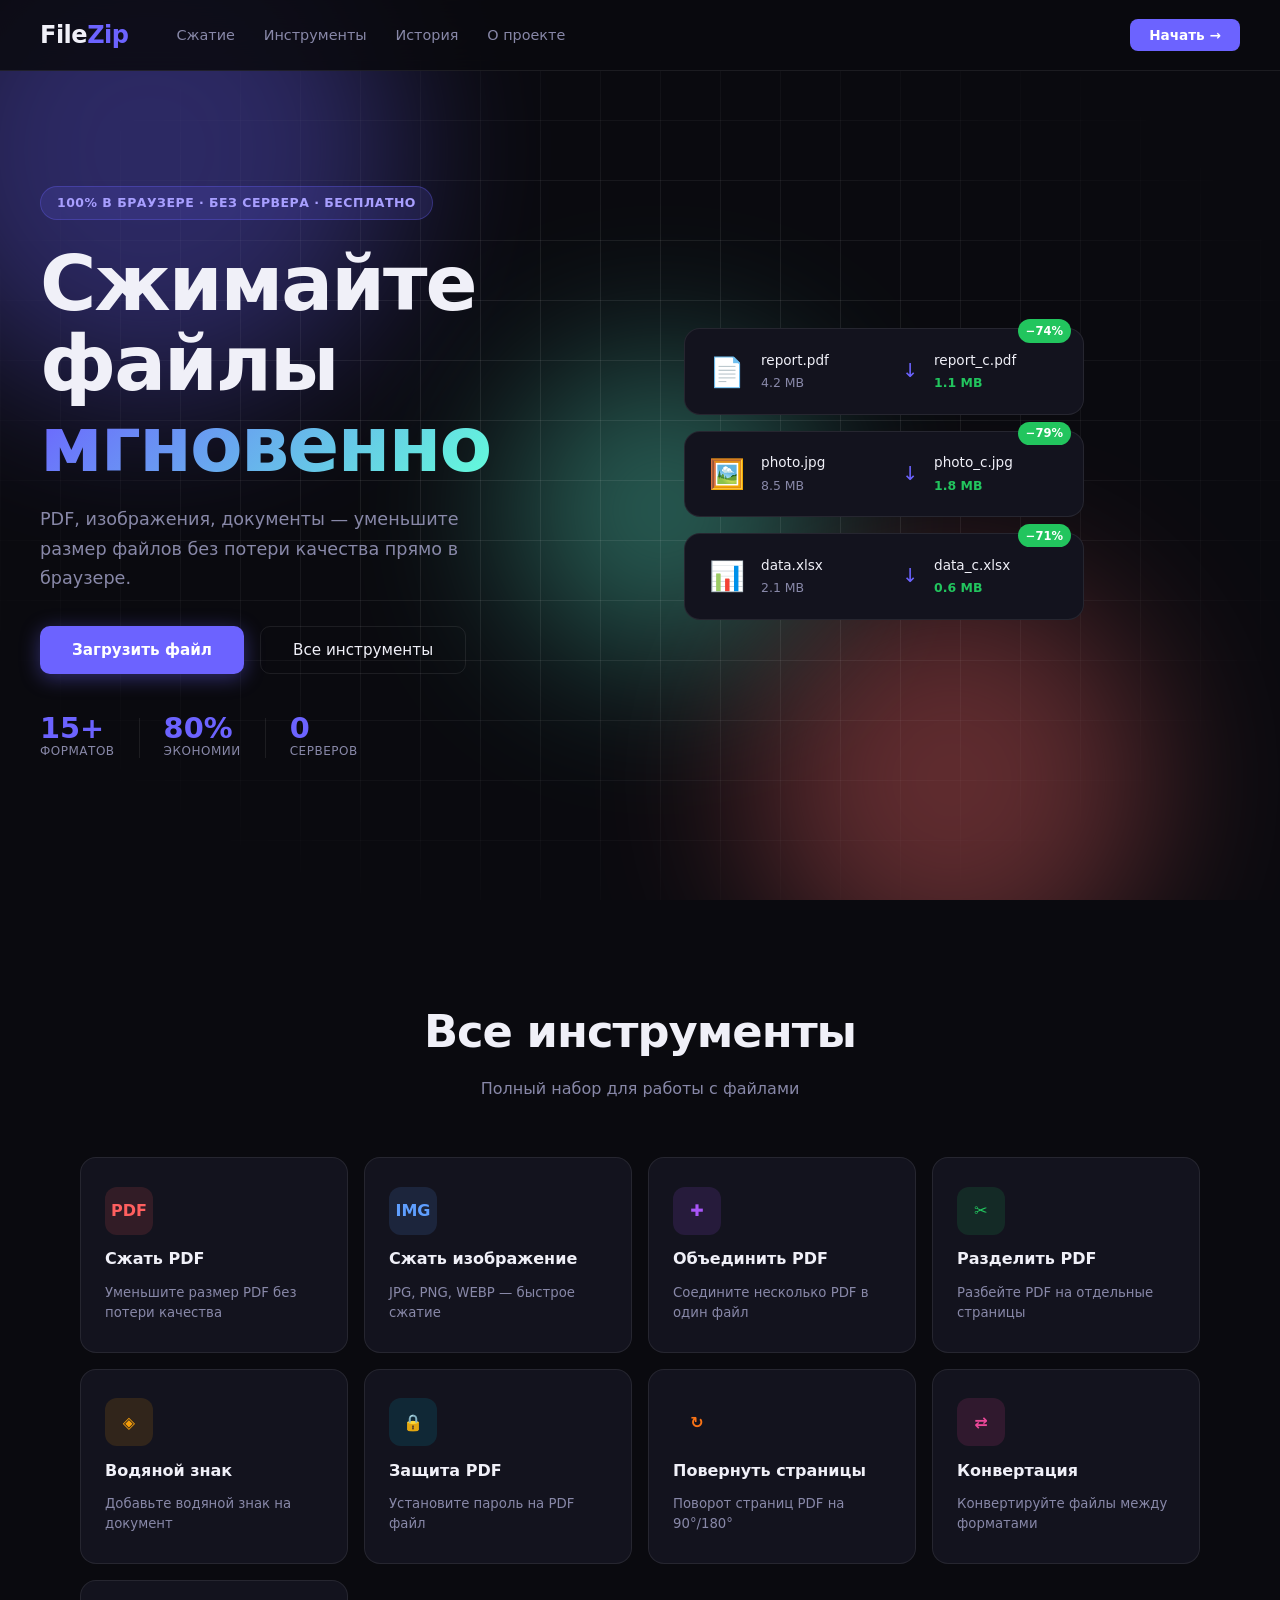
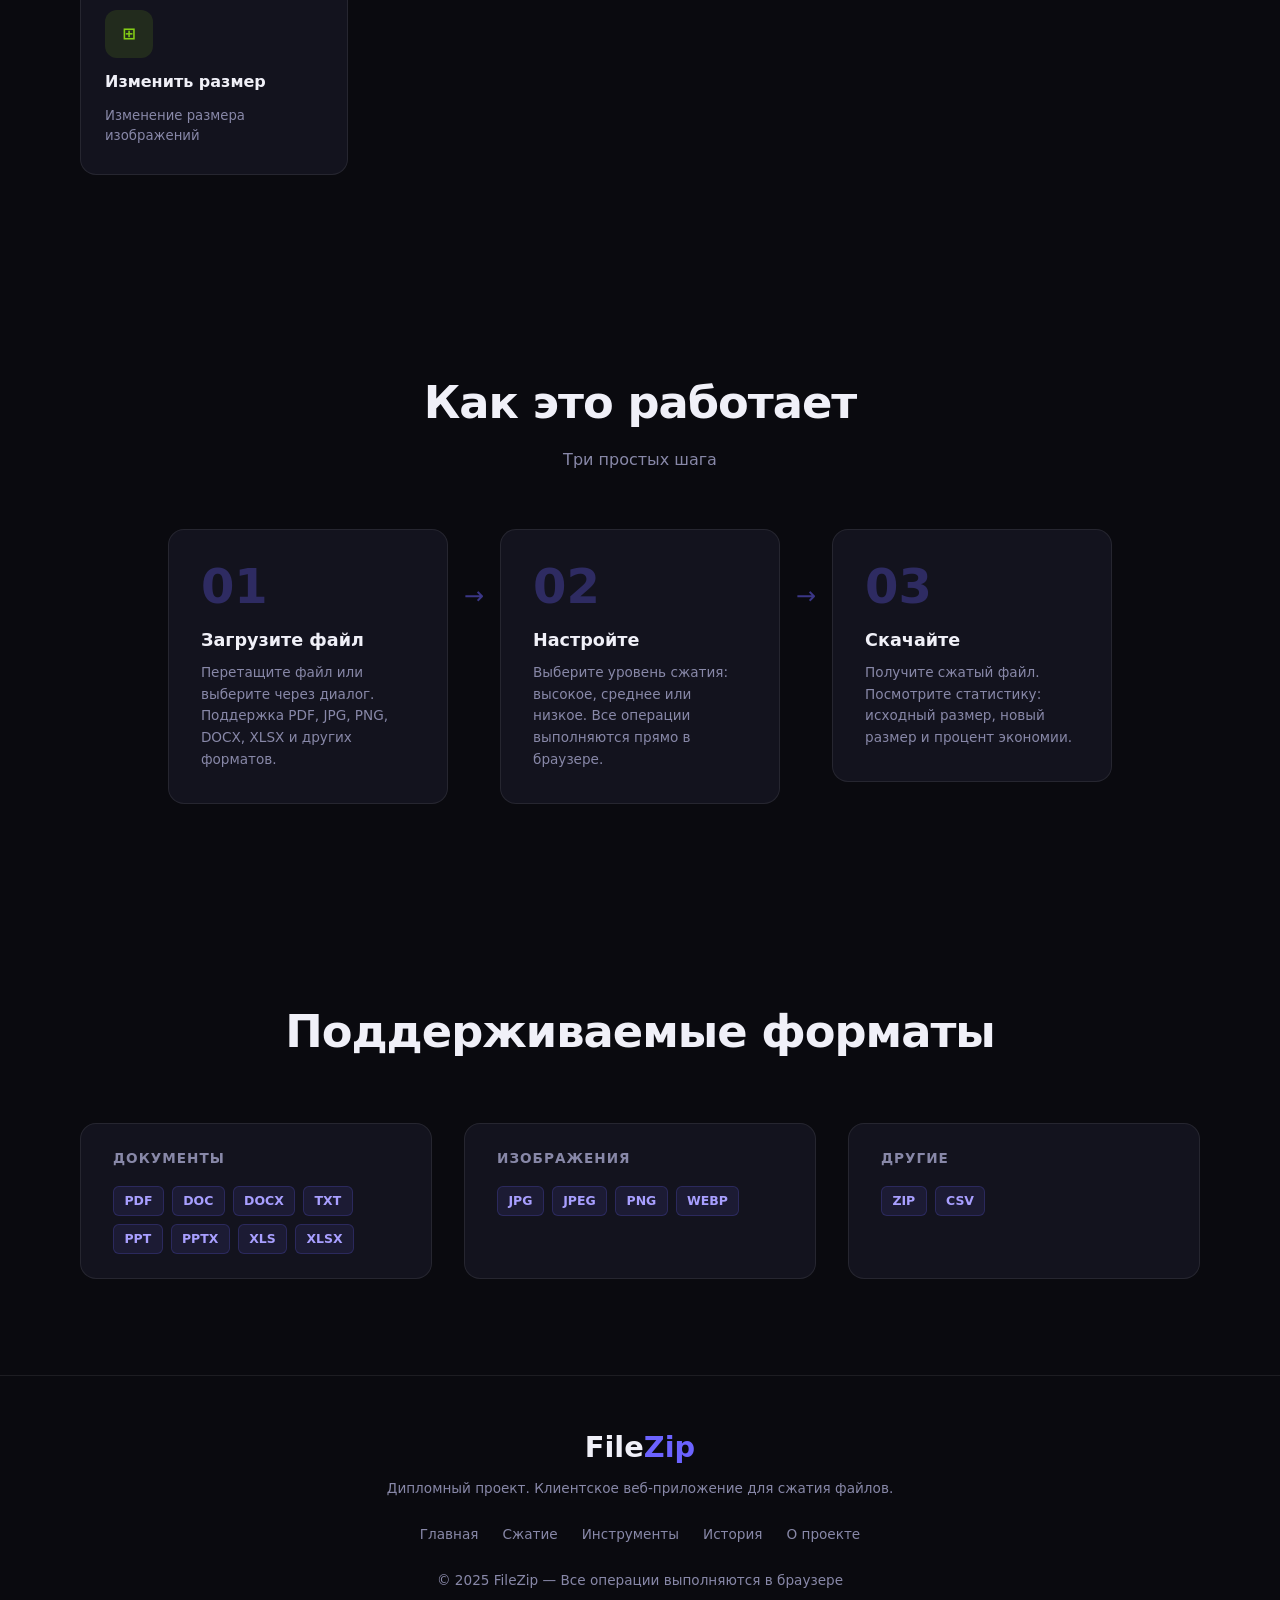
==== index.html @ 85ebc02a "Initial commit: FileZip app" ====
<!DOCTYPE html>
<html lang="ru">
<head>
  <meta charset="UTF-8">
  <meta name="viewport" content="width=device-width, initial-scale=1.0">
  <title>FileZip — Сжатие и оптимизация файлов</title>
  <link rel="stylesheet" href="css/style.css">
  <link rel="stylesheet" href="css/responsive.css">

</head>
<body>

<!-- NAV -->
<nav class="navbar">
  <a href="index.html" class="logo">File<span>Zip</span></a>
  <ul class="nav-links">
    <li><a href="compress.html">Сжатие</a></li>
    <li><a href="tools.html">Инструменты</a></li>
    <li><a href="history.html">История</a></li>
    <li><a href="about.html">О проекте</a></li>
  </ul>
  <button class="nav-cta" onclick="location.href='compress.html'">Начать →</button>
  <button class="burger" id="burger">☰</button>
</nav>

<!-- HERO -->
<section class="hero">
  <div class="hero-bg">
    <div class="blob b1"></div>
    <div class="blob b2"></div>
    <div class="blob b3"></div>
    <div class="grid-overlay"></div>
  </div>
  <div class="hero-content">
    <div class="hero-badge">100% в браузере · Без сервера · Бесплатно</div>
    <h1 class="hero-title">Сжимайте файлы<br><span class="accent">мгновенно</span></h1>
    <p class="hero-sub">PDF, изображения, документы — уменьшите размер файлов без потери качества прямо в браузере.</p>
    <div class="hero-actions">
      <button class="btn-primary" onclick="location.href='compress.html'">Загрузить файл</button>
      <button class="btn-ghost" onclick="location.href='tools.html'">Все инструменты</button>
    </div>
    <div class="hero-stats">
      <div class="stat"><span class="stat-num">15+</span><span class="stat-label">форматов</span></div>
      <div class="stat-divider"></div>
      <div class="stat"><span class="stat-num">80%</span><span class="stat-label">экономии</span></div>
      <div class="stat-divider"></div>
      <div class="stat"><span class="stat-num">0</span><span class="stat-label">серверов</span></div>
    </div>
  </div>
  <div class="hero-visual">
    <div class="file-card fc1">
      <div class="fc-icon">📄</div>
      <div class="fc-info"><span>report.pdf</span><span class="fc-size">4.2 MB</span></div>
      <div class="fc-arrow">↓</div>
      <div class="fc-info"><span>report_c.pdf</span><span class="fc-size fc-green">1.1 MB</span></div>
      <div class="fc-badge">−74%</div>
    </div>
    <div class="file-card fc2">
      <div class="fc-icon">🖼️</div>
      <div class="fc-info"><span>photo.jpg</span><span class="fc-size">8.5 MB</span></div>
      <div class="fc-arrow">↓</div>
      <div class="fc-info"><span>photo_c.jpg</span><span class="fc-size fc-green">1.8 MB</span></div>
      <div class="fc-badge">−79%</div>
    </div>
    <div class="file-card fc3">
      <div class="fc-icon">📊</div>
      <div class="fc-info"><span>data.xlsx</span><span class="fc-size">2.1 MB</span></div>
      <div class="fc-arrow">↓</div>
      <div class="fc-info"><span>data_c.xlsx</span><span class="fc-size fc-green">0.6 MB</span></div>
      <div class="fc-badge">−71%</div>
    </div>
  </div>
</section>

<!-- TOOLS GRID -->
<section class="tools-section">
  <div class="section-header">
    <h2>Все инструменты</h2>
    <p>Полный набор для работы с файлами</p>
  </div>
  <div class="tools-grid">
    <a href="compress.html?type=pdf" class="tool-card">
      <div class="tool-icon" style="background:#ff5f5f22;color:#ff5f5f">PDF</div>
      <h3>Сжать PDF</h3>
      <p>Уменьшите размер PDF без потери качества</p>
    </a>
    <a href="compress.html?type=image" class="tool-card">
      <div class="tool-icon" style="background:#5f9fff22;color:#5f9fff">IMG</div>
      <h3>Сжать изображение</h3>
      <p>JPG, PNG, WEBP — быстрое сжатие</p>
    </a>
    <a href="tools.html?tool=merge" class="tool-card">
      <div class="tool-icon" style="background:#a855f722;color:#a855f7">✚</div>
      <h3>Объединить PDF</h3>
      <p>Соедините несколько PDF в один файл</p>
    </a>
    <a href="tools.html?tool=split" class="tool-card">
      <div class="tool-icon" style="background:#22c55e22;color:#22c55e">✂</div>
      <h3>Разделить PDF</h3>
      <p>Разбейте PDF на отдельные страницы</p>
    </a>
    <a href="tools.html?tool=watermark" class="tool-card">
      <div class="tool-icon" style="background:#f59e0b22;color:#f59e0b">◈</div>
      <h3>Водяной знак</h3>
      <p>Добавьте водяной знак на документ</p>
    </a>
    <a href="tools.html?tool=protect" class="tool-card">
      <div class="tool-icon" style="background:#06b6d422;color:#06b6d4">🔒</div>
      <h3>Защита PDF</h3>
      <p>Установите пароль на PDF файл</p>
    </a>
    <a href="tools.html?tool=rotate" class="tool-card">
      <div class="tool-icon" style="background:#f97316 22;color:#f97316">↻</div>
      <h3>Повернуть страницы</h3>
      <p>Поворот страниц PDF на 90°/180°</p>
    </a>
    <a href="tools.html?tool=convert" class="tool-card">
      <div class="tool-icon" style="background:#ec489922;color:#ec4899">⇄</div>
      <h3>Конвертация</h3>
      <p>Конвертируйте файлы между форматами</p>
    </a>
    <a href="tools.html?tool=resize" class="tool-card">
      <div class="tool-icon" style="background:#84cc1622;color:#84cc16">⊞</div>
      <h3>Изменить размер</h3>
      <p>Изменение размера изображений</p>
    </a>
  </div>
</section>

<!-- HOW IT WORKS -->
<section class="how-section">
  <div class="section-header">
    <h2>Как это работает</h2>
    <p>Три простых шага</p>
  </div>
  <div class="steps">
    <div class="step">
      <div class="step-num">01</div>
      <h3>Загрузите файл</h3>
      <p>Перетащите файл или выберите через диалог. Поддержка PDF, JPG, PNG, DOCX, XLSX и других форматов.</p>
    </div>
    <div class="step-arrow">→</div>
    <div class="step">
      <div class="step-num">02</div>
      <h3>Настройте</h3>
      <p>Выберите уровень сжатия: высокое, среднее или низкое. Все операции выполняются прямо в браузере.</p>
    </div>
    <div class="step-arrow">→</div>
    <div class="step">
      <div class="step-num">03</div>
      <h3>Скачайте</h3>
      <p>Получите сжатый файл. Посмотрите статистику: исходный размер, новый размер и процент экономии.</p>
    </div>
  </div>
</section>

<!-- FORMATS -->
<section class="formats-section">
  <div class="section-header">
    <h2>Поддерживаемые форматы</h2>
  </div>
  <div class="formats-grid">
    <div class="format-group">
      <h4>Документы</h4>
      <div class="format-tags">
        <span>PDF</span><span>DOC</span><span>DOCX</span><span>TXT</span><span>PPT</span><span>PPTX</span><span>XLS</span><span>XLSX</span>
      </div>
    </div>
    <div class="format-group">
      <h4>Изображения</h4>
      <div class="format-tags">
        <span>JPG</span><span>JPEG</span><span>PNG</span><span>WEBP</span>
      </div>
    </div>
    <div class="format-group">
      <h4>Другие</h4>
      <div class="format-tags">
        <span>ZIP</span><span>CSV</span>
      </div>
    </div>
  </div>
</section>

<!-- FOOTER -->
<footer class="footer">
  <div class="footer-inner">
    <div class="footer-logo">File<span>Zip</span></div>
    <p>Дипломный проект. Клиентское веб-приложение для сжатия файлов.</p>
    <div class="footer-links">
      <a href="index.html">Главная</a>
      <a href="compress.html">Сжатие</a>
      <a href="tools.html">Инструменты</a>
      <a href="history.html">История</a>
      <a href="about.html">О проекте</a>
    </div>
    <p class="footer-copy">© 2025 FileZip — Все операции выполняются в браузере</p>
  </div>
</footer>

<script src="js/app.js"></script>
</body>
</html>
---- css/style.css ----
/* ===== VARIABLES ===== */
:root {
  --bg: #0a0a0f;
  --bg2: #11111a;
  --bg3: #1a1a28;
  --border: #ffffff14;
  --text: #f0f0f8;
  --text-muted: #8888a8;
  --accent: #6c63ff;
  --accent2: #ff6b6b;
  --accent3: #63ffda;
  --green: #22c55e;
  --card-bg: #13131e;
  --card-hover: #1c1c2e;
  --radius: 16px;
  --radius-sm: 10px;
  --font-display: 'Segoe UI', system-ui, -apple-system, sans-serif;
  --font-body: 'Segoe UI', system-ui, -apple-system, sans-serif;
  --shadow: 0 8px 32px rgba(0,0,0,0.4);
  --glow: 0 0 40px rgba(108,99,255,0.15);
}

/* ===== RESET ===== */
*, *::before, *::after { box-sizing: border-box; margin: 0; padding: 0; }
html { scroll-behavior: smooth; }
body {
  background: var(--bg);
  color: var(--text);
  font-family: var(--font-body);
  font-size: 16px;
  line-height: 1.6;
  overflow-x: hidden;
}
a { color: inherit; text-decoration: none; }
ul { list-style: none; }
img { max-width: 100%; }
button { cursor: pointer; border: none; background: none; font-family: inherit; }

/* ===== NAVBAR ===== */
.navbar {
  position: fixed;
  top: 0; left: 0; right: 0;
  z-index: 100;
  display: flex;
  align-items: center;
  gap: 2rem;
  padding: 1rem 2.5rem;
  background: rgba(10,10,15,0.85);
  backdrop-filter: blur(20px);
  border-bottom: 1px solid var(--border);
}
.logo {
  font-family: var(--font-display);
  font-size: 1.5rem;
  font-weight: 800;
  letter-spacing: -0.5px;
}
.logo span { color: var(--accent); }
.nav-links {
  display: flex;
  gap: 1.8rem;
  margin-left: 1rem;
}
.nav-links a {
  font-size: 0.9rem;
  color: var(--text-muted);
  font-weight: 500;
  transition: color 0.2s;
  position: relative;
}
.nav-links a::after {
  content: '';
  position: absolute;
  bottom: -4px; left: 0; right: 0;
  height: 2px;
  background: var(--accent);
  transform: scaleX(0);
  transition: transform 0.2s;
}
.nav-links a:hover { color: var(--text); }
.nav-links a:hover::after { transform: scaleX(1); }
.nav-cta {
  margin-left: auto;
  background: var(--accent);
  color: #fff;
  padding: 0.5rem 1.2rem;
  border-radius: 8px;
  font-size: 0.85rem;
  font-weight: 600;
  transition: opacity 0.2s, transform 0.2s;
}
.nav-cta:hover { opacity: 0.85; transform: translateY(-1px); }
.burger { display: none; font-size: 1.4rem; color: var(--text); margin-left: auto; }

/* ===== HERO ===== */
.hero {
  min-height: 100vh;
  display: flex;
  align-items: center;
  padding: 7rem 2.5rem 4rem;
  position: relative;
  overflow: hidden;
  gap: 4rem;
}
.hero-bg {
  position: absolute;
  inset: 0;
  pointer-events: none;
}
.blob {
  position: absolute;
  border-radius: 50%;
  filter: blur(80px);
  opacity: 0.35;
}
.b1 { width: 500px; height: 500px; background: var(--accent); top: -100px; left: -100px; animation: blobFloat 8s ease-in-out infinite; }
.b2 { width: 400px; height: 400px; background: #ff6b6b; bottom: -80px; right: 10%; animation: blobFloat 10s ease-in-out infinite reverse; }
.b3 { width: 300px; height: 300px; background: var(--accent3); top: 40%; left: 40%; animation: blobFloat 12s ease-in-out infinite; }
@keyframes blobFloat {
  0%,100% { transform: translate(0,0) scale(1); }
  33% { transform: translate(20px,-15px) scale(1.05); }
  66% { transform: translate(-10px,10px) scale(0.95); }
}
.grid-overlay {
  position: absolute;
  inset: 0;
  background-image: linear-gradient(var(--border) 1px, transparent 1px),
                    linear-gradient(90deg, var(--border) 1px, transparent 1px);
  background-size: 60px 60px;
  mask-image: radial-gradient(ellipse at center, black 30%, transparent 80%);
}
.hero-content {
  flex: 1;
  max-width: 580px;
  position: relative;
  z-index: 1;
}
.hero-badge {
  display: inline-block;
  background: rgba(108,99,255,0.15);
  border: 1px solid rgba(108,99,255,0.3);
  color: #a89fff;
  font-size: 0.78rem;
  font-weight: 600;
  letter-spacing: 0.5px;
  padding: 0.35rem 1rem;
  border-radius: 100px;
  margin-bottom: 1.5rem;
  text-transform: uppercase;
}
.hero-title {
  font-family: var(--font-display);
  font-size: clamp(2.8rem, 6vw, 5rem);
  font-weight: 800;
  line-height: 1.05;
  letter-spacing: -2px;
  margin-bottom: 1.2rem;
}
.hero-title .accent {
  background: linear-gradient(135deg, var(--accent), var(--accent3));
  -webkit-background-clip: text;
  -webkit-text-fill-color: transparent;
  background-clip: text;
}
.hero-sub {
  color: var(--text-muted);
  font-size: 1.1rem;
  max-width: 440px;
  margin-bottom: 2rem;
  line-height: 1.7;
}
.hero-actions {
  display: flex;
  gap: 1rem;
  flex-wrap: wrap;
  margin-bottom: 2.5rem;
}
.btn-primary {
  background: var(--accent);
  color: #fff;
  padding: 0.85rem 2rem;
  border-radius: var(--radius-sm);
  font-size: 0.95rem;
  font-weight: 600;
  font-family: var(--font-body);
  transition: all 0.2s;
  box-shadow: 0 4px 20px rgba(108,99,255,0.4);
}
.btn-primary:hover { transform: translateY(-2px); box-shadow: 0 8px 30px rgba(108,99,255,0.5); }
.btn-ghost {
  border: 1px solid var(--border);
  color: var(--text);
  padding: 0.85rem 2rem;
  border-radius: var(--radius-sm);
  font-size: 0.95rem;
  font-weight: 500;
  font-family: var(--font-body);
  transition: all 0.2s;
}
.btn-ghost:hover { border-color: rgba(255,255,255,0.3); background: rgba(255,255,255,0.05); }
.hero-stats {
  display: flex;
  align-items: center;
  gap: 1.5rem;
}
.stat { display: flex; flex-direction: column; }
.stat-num {
  font-family: var(--font-display);
  font-size: 1.8rem;
  font-weight: 800;
  color: var(--accent);
  line-height: 1;
}
.stat-label { font-size: 0.75rem; color: var(--text-muted); text-transform: uppercase; letter-spacing: 0.5px; }
.stat-divider { width: 1px; height: 40px; background: var(--border); }

/* HERO VISUAL */
.hero-visual {
  flex: 1;
  max-width: 400px;
  position: relative;
  z-index: 1;
  display: flex;
  flex-direction: column;
  gap: 1rem;
}
.file-card {
  background: var(--card-bg);
  border: 1px solid var(--border);
  border-radius: var(--radius);
  padding: 1.2rem 1.5rem;
  display: flex;
  align-items: center;
  gap: 1rem;
  position: relative;
  transition: transform 0.3s, box-shadow 0.3s;
  animation: cardFloat 6s ease-in-out infinite;
}
.fc1 { animation-delay: 0s; }
.fc2 { animation-delay: -2s; }
.fc3 { animation-delay: -4s; }
@keyframes cardFloat {
  0%,100% { transform: translateY(0); }
  50% { transform: translateY(-6px); }
}
.file-card:hover { box-shadow: var(--glow); transform: translateY(-4px) !important; }
.fc-icon { font-size: 1.8rem; }
.fc-info { flex: 1; display: flex; flex-direction: column; gap: 0.1rem; font-size: 0.85rem; }
.fc-size { color: var(--text-muted); font-size: 0.78rem; }
.fc-size.fc-green { color: var(--green); font-weight: 600; }
.fc-arrow { color: var(--accent); font-size: 1.2rem; }
.fc-badge {
  position: absolute;
  top: -10px; right: 12px;
  background: var(--green);
  color: #fff;
  font-size: 0.72rem;
  font-weight: 700;
  padding: 0.15rem 0.5rem;
  border-radius: 100px;
}

/* ===== SECTIONS ===== */
.tools-section, .how-section, .formats-section {
  padding: 6rem 2.5rem;
  max-width: 1200px;
  margin: 0 auto;
}
.section-header {
  text-align: center;
  margin-bottom: 3.5rem;
}
.section-header h2 {
  font-family: var(--font-display);
  font-size: clamp(2rem, 4vw, 2.8rem);
  font-weight: 800;
  letter-spacing: -1px;
  margin-bottom: 0.5rem;
}
.section-header p { color: var(--text-muted); font-size: 1rem; }

/* TOOLS GRID */
.tools-grid {
  display: grid;
  grid-template-columns: repeat(auto-fill, minmax(220px, 1fr));
  gap: 1rem;
}
.tool-card {
  background: var(--card-bg);
  border: 1px solid var(--border);
  border-radius: var(--radius);
  padding: 1.8rem 1.5rem;
  transition: all 0.25s;
  display: flex;
  flex-direction: column;
  gap: 0.7rem;
}
.tool-card:hover {
  background: var(--card-hover);
  border-color: rgba(108,99,255,0.3);
  transform: translateY(-3px);
  box-shadow: var(--glow);
}
.tool-icon {
  width: 48px; height: 48px;
  border-radius: 12px;
  display: flex;
  align-items: center;
  justify-content: center;
  font-weight: 800;
  font-size: 1rem;
  font-family: var(--font-display);
}
.tool-card h3 { font-family: var(--font-display); font-size: 1rem; font-weight: 700; }
.tool-card p { font-size: 0.83rem; color: var(--text-muted); line-height: 1.5; }

/* STEPS */
.steps {
  display: flex;
  align-items: flex-start;
  gap: 1rem;
  flex-wrap: wrap;
  justify-content: center;
}
.step {
  flex: 1;
  min-width: 200px;
  max-width: 280px;
  background: var(--card-bg);
  border: 1px solid var(--border);
  border-radius: var(--radius);
  padding: 2rem;
}
.step-num {
  font-family: var(--font-display);
  font-size: 3rem;
  font-weight: 800;
  color: var(--accent);
  opacity: 0.3;
  line-height: 1;
  margin-bottom: 1rem;
}
.step h3 { font-family: var(--font-display); font-size: 1.1rem; margin-bottom: 0.5rem; }
.step p { font-size: 0.85rem; color: var(--text-muted); line-height: 1.6; }
.step-arrow { font-size: 1.5rem; color: var(--accent); padding-top: 3rem; opacity: 0.5; }

/* FORMATS */
.formats-grid {
  display: flex;
  gap: 2rem;
  flex-wrap: wrap;
  justify-content: center;
}
.format-group {
  background: var(--card-bg);
  border: 1px solid var(--border);
  border-radius: var(--radius);
  padding: 1.5rem 2rem;
  flex: 1;
  min-width: 200px;
}
.format-group h4 {
  font-family: var(--font-display);
  font-weight: 700;
  margin-bottom: 1rem;
  color: var(--text-muted);
  font-size: 0.85rem;
  text-transform: uppercase;
  letter-spacing: 1px;
}
.format-tags { display: flex; flex-wrap: wrap; gap: 0.5rem; }
.format-tags span {
  background: rgba(108,99,255,0.1);
  border: 1px solid rgba(108,99,255,0.2);
  color: #a89fff;
  font-size: 0.78rem;
  font-weight: 600;
  padding: 0.25rem 0.65rem;
  border-radius: 6px;
}

/* ===== FOOTER ===== */
.footer {
  border-top: 1px solid var(--border);
  padding: 3rem 2.5rem;
  text-align: center;
}
.footer-inner { max-width: 800px; margin: 0 auto; }
.footer-logo {
  font-family: var(--font-display);
  font-size: 1.8rem;
  font-weight: 800;
  margin-bottom: 0.5rem;
}
.footer-logo span { color: var(--accent); }
.footer p { color: var(--text-muted); font-size: 0.85rem; margin-bottom: 1.5rem; }
.footer-links { display: flex; gap: 1.5rem; justify-content: center; flex-wrap: wrap; margin-bottom: 1.5rem; }
.footer-links a { font-size: 0.85rem; color: var(--text-muted); transition: color 0.2s; }
.footer-links a:hover { color: var(--accent); }
.footer-copy { font-size: 0.75rem; color: rgba(255,255,255,0.2); }

/* ===== PAGE HEADER ===== */
.page-header {
  padding: 8rem 2.5rem 3rem;
  text-align: center;
  background: radial-gradient(ellipse at top, rgba(108,99,255,0.1) 0%, transparent 70%);
}
.page-header h1 {
  font-family: var(--font-display);
  font-size: clamp(2rem, 5vw, 3.5rem);
  font-weight: 800;
  letter-spacing: -1.5px;
  margin-bottom: 0.8rem;
}
.page-header p { color: var(--text-muted); font-size: 1rem; max-width: 500px; margin: 0 auto; }

/* ===== DROP ZONE ===== */
.drop-zone {
  border: 2px dashed rgba(108,99,255,0.4);
  border-radius: var(--radius);
  background: rgba(108,99,255,0.04);
  padding: 4rem 2rem;
  text-align: center;
  cursor: pointer;
  transition: all 0.25s;
  position: relative;
}
.drop-zone:hover, .drop-zone.drag-over {
  border-color: var(--accent);
  background: rgba(108,99,255,0.1);
  box-shadow: 0 0 0 4px rgba(108,99,255,0.1);
}
.drop-zone-icon { font-size: 3.5rem; margin-bottom: 1rem; }
.drop-zone h3 { font-family: var(--font-display); font-size: 1.4rem; margin-bottom: 0.5rem; }
.drop-zone p { color: var(--text-muted); font-size: 0.9rem; margin-bottom: 1.5rem; }
.drop-zone input[type=file] { display: none; }
.drop-zone .btn-primary { display: inline-block; }

/* ===== RESULTS ===== */
.result-card {
  background: var(--card-bg);
  border: 1px solid var(--border);
  border-radius: var(--radius);
  padding: 1.5rem;
  display: flex;
  align-items: center;
  gap: 1.5rem;
  margin-bottom: 1rem;
}
.result-info { flex: 1; }
.result-name { font-weight: 600; margin-bottom: 0.4rem; }
.result-stats { display: flex; gap: 1.5rem; font-size: 0.82rem; color: var(--text-muted); flex-wrap: wrap; }
.result-stats .saved { color: var(--green); font-weight: 600; }
.progress-bar {
  height: 6px;
  background: rgba(255,255,255,0.08);
  border-radius: 100px;
  margin-top: 0.7rem;
  overflow: hidden;
}
.progress-fill {
  height: 100%;
  background: linear-gradient(90deg, var(--accent), var(--accent3));
  border-radius: 100px;
  transition: width 0.8s ease;
}
.btn-download {
  background: var(--green);
  color: #fff;
  padding: 0.6rem 1.2rem;
  border-radius: 8px;
  font-size: 0.85rem;
  font-weight: 600;
  font-family: var(--font-body);
  transition: all 0.2s;
  white-space: nowrap;
}
.btn-download:hover { opacity: 0.85; transform: translateY(-1px); }

/* ===== COMPRESSION SETTINGS ===== */
.settings-panel {
  background: var(--card-bg);
  border: 1px solid var(--border);
  border-radius: var(--radius);
  padding: 1.5rem;
  margin-bottom: 1.5rem;
}
.settings-panel h3 { font-family: var(--font-display); font-weight: 700; margin-bottom: 1rem; font-size: 1rem; }
.level-options { display: flex; gap: 0.75rem; flex-wrap: wrap; }
.level-option {
  flex: 1;
  min-width: 100px;
  border: 1.5px solid var(--border);
  border-radius: var(--radius-sm);
  padding: 0.8rem 1rem;
  cursor: pointer;
  transition: all 0.2s;
  text-align: center;
}
.level-option:hover { border-color: rgba(108,99,255,0.4); }
.level-option.active { border-color: var(--accent); background: rgba(108,99,255,0.1); }
.level-option .level-name { font-weight: 600; font-size: 0.9rem; display: block; margin-bottom: 0.2rem; }
.level-option .level-desc { font-size: 0.75rem; color: var(--text-muted); }

/* ===== FILE LIST ===== */
.file-list { margin-bottom: 1.5rem; }
.file-item {
  display: flex;
  align-items: center;
  gap: 1rem;
  background: var(--card-bg);
  border: 1px solid var(--border);
  border-radius: var(--radius-sm);
  padding: 1rem 1.2rem;
  margin-bottom: 0.6rem;
}
.file-item-icon { font-size: 1.5rem; }
.file-item-info { flex: 1; }
.file-item-name { font-size: 0.9rem; font-weight: 500; }
.file-item-size { font-size: 0.78rem; color: var(--text-muted); }
.file-item-remove {
  color: var(--text-muted);
  font-size: 1.2rem;
  cursor: pointer;
  transition: color 0.2s;
  background: none;
  border: none;
  font-family: inherit;
}
.file-item-remove:hover { color: var(--accent2); }

/* ===== TABS ===== */
.tab-bar {
  display: flex;
  gap: 0.5rem;
  background: var(--bg2);
  border: 1px solid var(--border);
  border-radius: var(--radius-sm);
  padding: 0.3rem;
  margin-bottom: 1.5rem;
  width: fit-content;
}
.tab-btn {
  padding: 0.55rem 1.3rem;
  border-radius: 7px;
  font-size: 0.85rem;
  font-weight: 500;
  color: var(--text-muted);
  transition: all 0.2s;
  font-family: var(--font-body);
}
.tab-btn.active {
  background: var(--accent);
  color: #fff;
}
.tab-btn:hover:not(.active) { color: var(--text); }

/* ===== HISTORY TABLE ===== */
.history-table-wrap { overflow-x: auto; }
.history-table {
  width: 100%;
  border-collapse: collapse;
  font-size: 0.88rem;
}
.history-table th {
  text-align: left;
  padding: 0.8rem 1rem;
  color: var(--text-muted);
  font-size: 0.75rem;
  text-transform: uppercase;
  letter-spacing: 0.5px;
  font-weight: 600;
  border-bottom: 1px solid var(--border);
}
.history-table td {
  padding: 0.9rem 1rem;
  border-bottom: 1px solid var(--border);
  vertical-align: middle;
}
.history-table tr:hover td { background: rgba(255,255,255,0.02); }
.badge-saved {
  background: rgba(34,197,94,0.15);
  color: var(--green);
  border-radius: 100px;
  padding: 0.2rem 0.7rem;
  font-size: 0.78rem;
  font-weight: 600;
}

/* ===== SPINNER ===== */
.spinner {
  width: 40px; height: 40px;
  border: 3px solid rgba(108,99,255,0.2);
  border-top-color: var(--accent);
  border-radius: 50%;
  animation: spin 0.8s linear infinite;
  margin: 2rem auto;
}
@keyframes spin { to { transform: rotate(360deg); } }

/* ===== TOAST ===== */
#toast-container {
  position: fixed;
  bottom: 2rem;
  right: 2rem;
  z-index: 999;
  display: flex;
  flex-direction: column;
  gap: 0.5rem;
}
.toast {
  background: var(--card-bg);
  border: 1px solid var(--border);
  border-radius: var(--radius-sm);
  padding: 0.8rem 1.2rem;
  font-size: 0.85rem;
  box-shadow: var(--shadow);
  animation: toastIn 0.3s ease;
  max-width: 280px;
}
.toast.success { border-color: rgba(34,197,94,0.4); }
.toast.error { border-color: rgba(255,107,107,0.4); }
@keyframes toastIn { from { opacity: 0; transform: translateY(10px); } to { opacity: 1; transform: translateY(0); } }

/* ABOUT */
.about-section {
  max-width: 800px;
  margin: 0 auto;
  padding: 2rem 2.5rem 5rem;
}
.about-card {
  background: var(--card-bg);
  border: 1px solid var(--border);
  border-radius: var(--radius);
  padding: 2rem;
  margin-bottom: 1.5rem;
}
.about-card h3 {
  font-family: var(--font-display);
  font-size: 1.1rem;
  font-weight: 700;
  margin-bottom: 1rem;
  color: var(--accent);
}
.about-card p, .about-card li {
  font-size: 0.9rem;
  color: var(--text-muted);
  line-height: 1.7;
}
.about-card ul { padding-left: 1.2rem; }
.about-card li { margin-bottom: 0.3rem; list-style: disc; }
.tech-chips { display: flex; flex-wrap: wrap; gap: 0.5rem; margin-top: 1rem; }
.tech-chip {
  background: rgba(108,99,255,0.1);
  border: 1px solid rgba(108,99,255,0.25);
  color: #a89fff;
  padding: 0.3rem 0.8rem;
  border-radius: 100px;
  font-size: 0.78rem;
  font-weight: 500;
}

/* TOOLS PAGE */
.tools-page {
  max-width: 1100px;
  margin: 0 auto;
  padding: 2rem 2.5rem 5rem;
}
.tool-section-title {
  font-family: var(--font-display);
  font-size: 1.2rem;
  font-weight: 700;
  margin-bottom: 1rem;
  color: var(--text-muted);
  text-transform: uppercase;
  letter-spacing: 1px;
  font-size: 0.8rem;
}
.tools-big-grid {
  display: grid;
  grid-template-columns: repeat(auto-fill, minmax(260px, 1fr));
  gap: 1rem;
  margin-bottom: 3rem;
}
.tool-big-card {
  background: var(--card-bg);
  border: 1px solid var(--border);
  border-radius: var(--radius);
  padding: 2rem;
  cursor: pointer;
  transition: all 0.25s;
}
.tool-big-card:hover {
  border-color: rgba(108,99,255,0.4);
  background: var(--card-hover);
  transform: translateY(-3px);
  box-shadow: var(--glow);
}
.tool-big-card .tool-icon { margin-bottom: 1.2rem; }
.tool-big-card h3 { font-family: var(--font-display); font-size: 1.05rem; font-weight: 700; margin-bottom: 0.5rem; }
.tool-big-card p { font-size: 0.82rem; color: var(--text-muted); line-height: 1.5; }
.tool-panel {
  background: var(--card-bg);
  border: 1px solid var(--border);
  border-radius: var(--radius);
  padding: 2rem;
  margin-bottom: 2rem;
}
.tool-panel h3 { font-family: var(--font-display); font-size: 1.2rem; font-weight: 700; margin-bottom: 1.5rem; }
.form-group { margin-bottom: 1.2rem; }
.form-group label { display: block; font-size: 0.82rem; color: var(--text-muted); margin-bottom: 0.5rem; font-weight: 500; }
.form-group input, .form-group select {
  width: 100%;
  background: var(--bg2);
  border: 1px solid var(--border);
  border-radius: 8px;
  color: var(--text);
  padding: 0.7rem 1rem;
  font-size: 0.88rem;
  font-family: var(--font-body);
  transition: border-color 0.2s;
}
.form-group input:focus, .form-group select:focus {
  outline: none;
  border-color: rgba(108,99,255,0.5);
}
.form-group input[type=range] { padding: 0; background: transparent; }

/* Compress Page Layout */
.compress-layout {
  max-width: 900px;
  margin: 0 auto;
  padding: 2rem 2.5rem 5rem;
}

/* ===== CONVERSION SECTION ===== */
.conv-two-col {
  display: grid;
  grid-template-columns: 1fr 1fr;
  gap: 1.5rem;
  margin-bottom: 1rem;
}
.conv-group {
  background: var(--card-bg);
  border: 1px solid var(--border);
  border-radius: var(--radius);
  overflow: hidden;
}
.conv-group-header {
  display: flex;
  align-items: center;
  gap: 0.8rem;
  padding: 1rem 1.2rem;
  border-bottom: 1px solid var(--border);
  background: rgba(255,255,255,0.02);
}
.conv-group-header h3 {
  font-family: var(--font-display);
  font-size: 0.95rem;
  font-weight: 700;
}
.conv-arrow-badge {
  font-size: 0.72rem;
  font-weight: 700;
  padding: 0.25rem 0.6rem;
  border-radius: 6px;
  letter-spacing: 0.5px;
  white-space: nowrap;
}
.conv-arrow-badge.in  { background: rgba(108,99,255,0.2); color: #a89fff; border: 1px solid rgba(108,99,255,0.3); }
.conv-arrow-badge.out { background: rgba(34,197,94,0.15); color: #4ade80; border: 1px solid rgba(34,197,94,0.3); }
.conv-list { padding: 0.4rem 0; }
.conv-item {
  display: flex;
  align-items: center;
  gap: 0.9rem;
  padding: 0.75rem 1.2rem;
  cursor: pointer;
  transition: background 0.15s;
  border-bottom: 1px solid rgba(255,255,255,0.04);
}
.conv-item:last-child { border-bottom: none; }
.conv-item:hover { background: rgba(108,99,255,0.07); }
.conv-item:hover .conv-chevron { color: var(--accent); transform: translateX(3px); }
.conv-icon {
  width: 32px; height: 32px;
  border-radius: 8px;
  display: flex;
  align-items: center;
  justify-content: center;
  font-size: 0.82rem;
  font-weight: 800;
  color: #fff;
  flex-shrink: 0;
  font-family: var(--font-display);
}
.conv-item span:nth-child(2) { flex: 1; font-size: 0.88rem; font-weight: 500; }
.conv-chevron { color: var(--text-muted); font-size: 1.1rem; transition: color 0.15s, transform 0.15s; }
@media (max-width: 640px) { .conv-two-col { grid-template-columns: 1fr; } }
---- css/responsive.css ----
/* ===== RESPONSIVE ===== */

@media (max-width: 1024px) {
  .hero {
    flex-direction: column;
    text-align: center;
    padding-top: 6rem;
  }
  .hero-content { max-width: 100%; }
  .hero-sub { margin: 0 auto 2rem; }
  .hero-actions { justify-content: center; }
  .hero-stats { justify-content: center; }
  .hero-visual { max-width: 480px; margin: 0 auto; }
  .step-arrow { display: none; }
}

@media (max-width: 768px) {
  .navbar { padding: 1rem 1.2rem; }
  .nav-links { display: none; }
  .nav-cta { display: none; }
  .burger { display: block; }
  .nav-links.open {
    display: flex;
    flex-direction: column;
    position: fixed;
    top: 60px; left: 0; right: 0;
    background: var(--bg2);
    padding: 1.5rem;
    border-bottom: 1px solid var(--border);
    z-index: 99;
    gap: 1.2rem;
  }
  .nav-links.open a { font-size: 1rem; color: var(--text); }
  .hero { padding: 6rem 1.2rem 3rem; gap: 2.5rem; }
  .hero-title { letter-spacing: -1px; }
  .tools-section, .how-section, .formats-section { padding: 4rem 1.2rem; }
  .tools-grid { grid-template-columns: repeat(auto-fill, minmax(160px, 1fr)); }
  .steps { flex-direction: column; align-items: center; }
  .compress-layout, .tools-page, .about-section { padding: 1.5rem 1.2rem 4rem; }
  .file-card { padding: 1rem; }
  .result-stats { flex-direction: column; gap: 0.5rem; }
  .result-card { flex-direction: column; align-items: flex-start; }
  .level-options { flex-direction: column; }
  .history-table th:nth-child(3),
  .history-table td:nth-child(3) { display: none; }
}

@media (max-width: 480px) {
  .hero-stats { flex-direction: column; gap: 0.8rem; }
  .stat-divider { display: none; }
  .formats-grid { flex-direction: column; }
  .tab-bar { width: 100%; }
  .tab-btn { flex: 1; text-align: center; }
  .tools-big-grid { grid-template-columns: 1fr 1fr; }
}
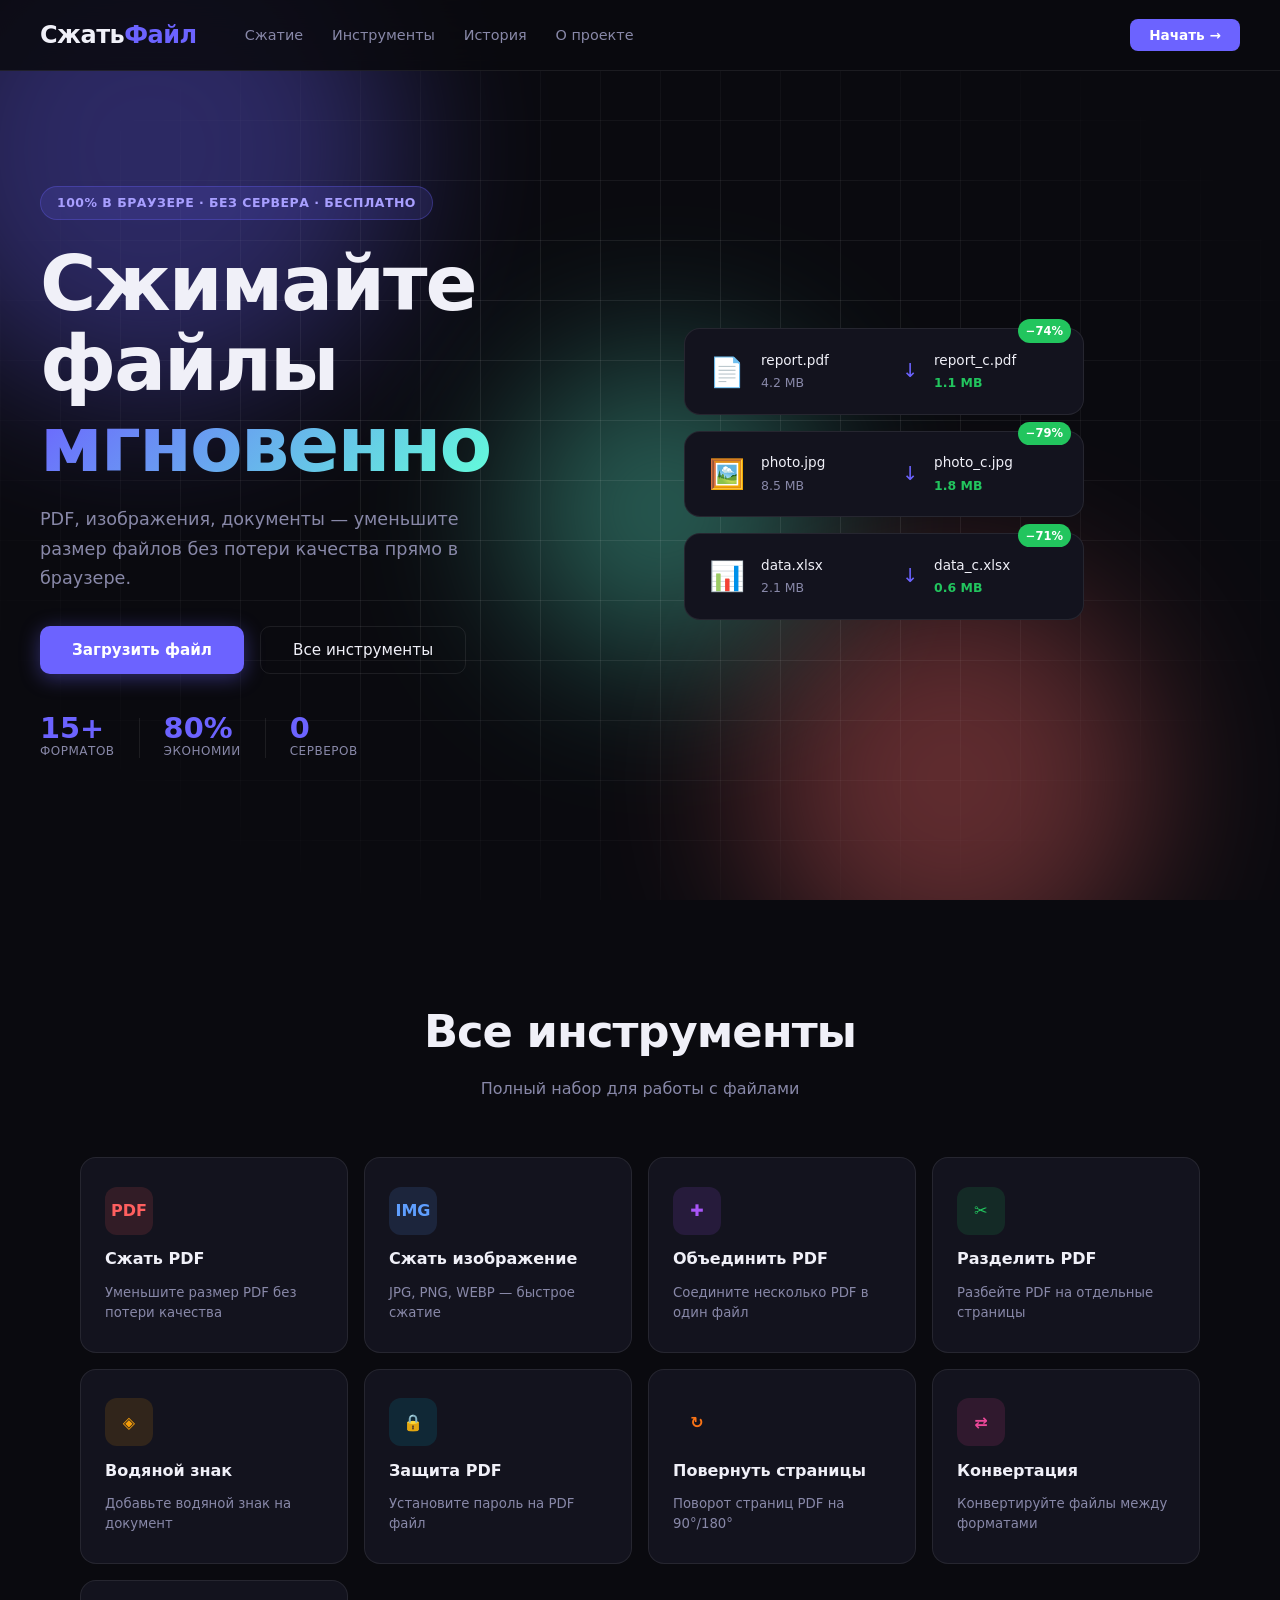
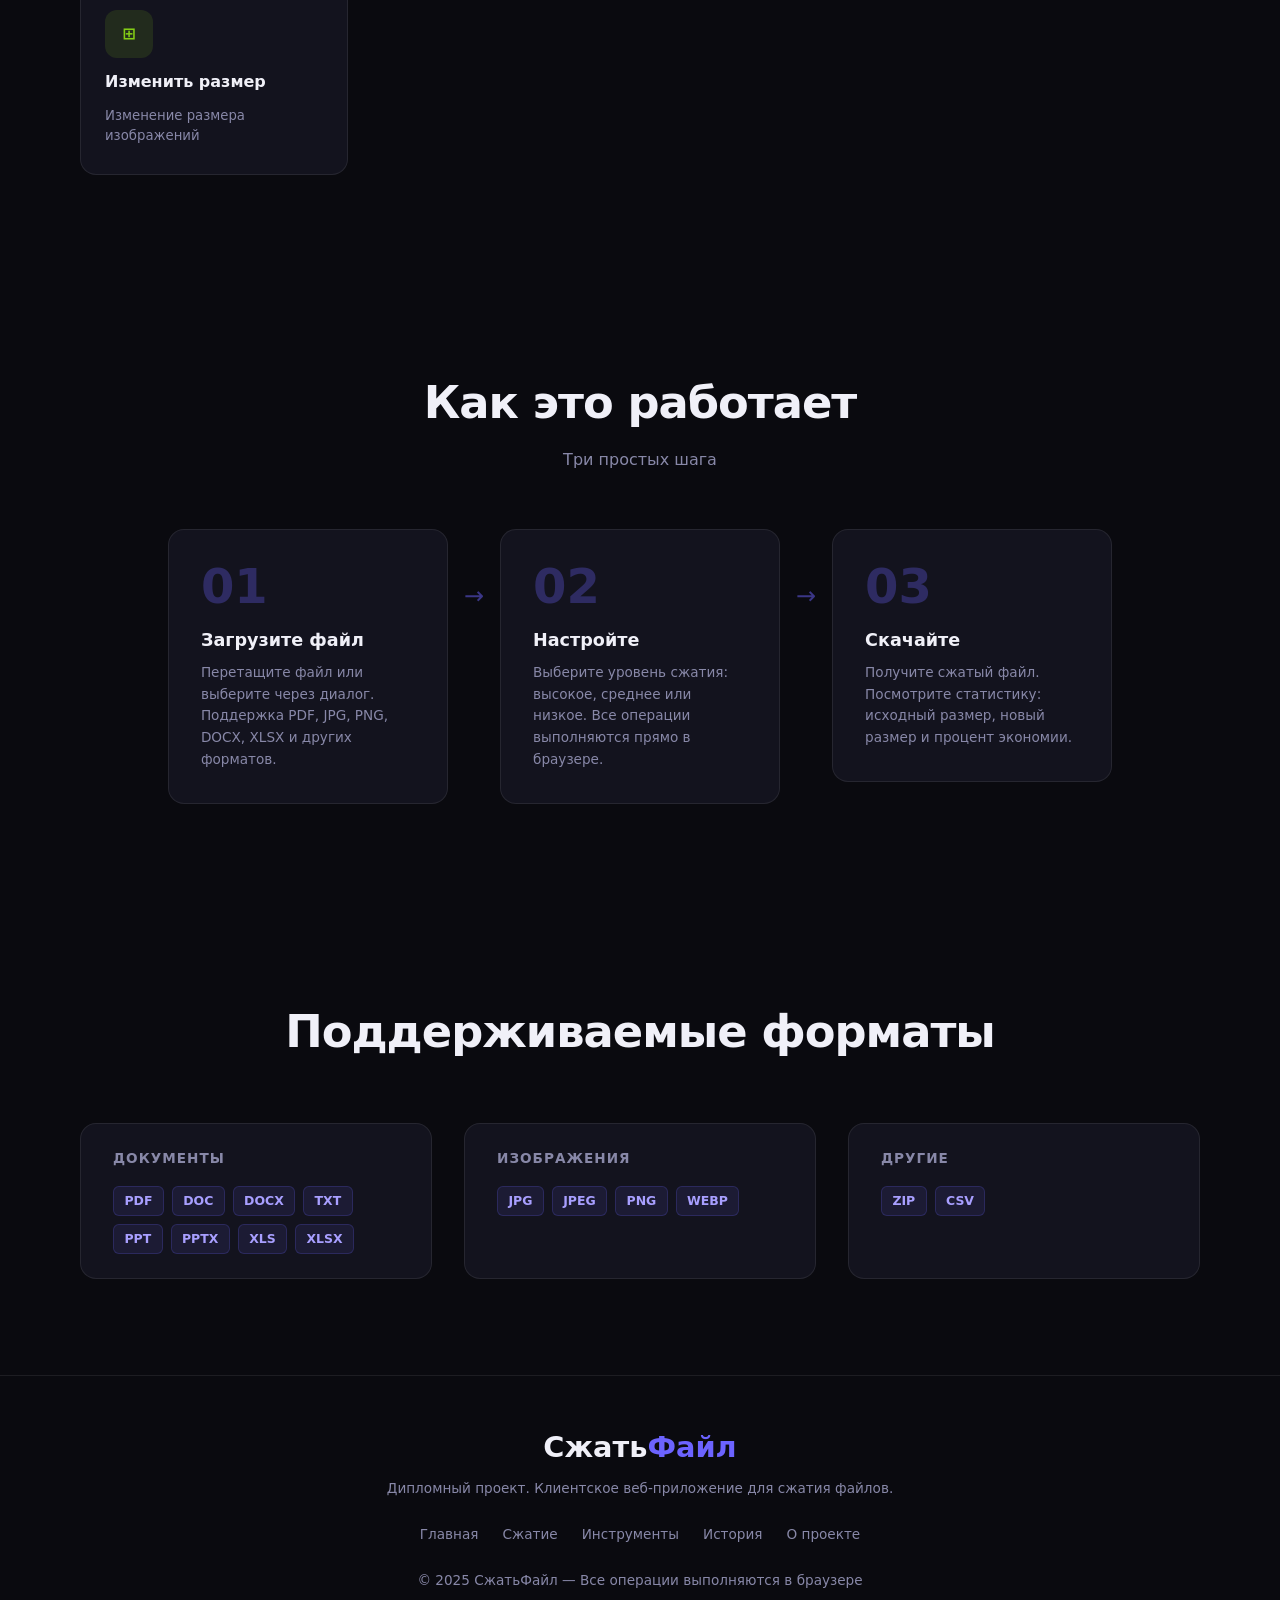
==== commit 4aa3877b: "Rename FileZip to СжатьФайл" ====
--- a/index.html
+++ b/index.html
@@ -3,7 +3,7 @@
 <head>
   <meta charset="UTF-8">
   <meta name="viewport" content="width=device-width, initial-scale=1.0">
-  <title>FileZip — Сжатие и оптимизация файлов</title>
+  <title>СжатьФайл — Сжатие и оптимизация файлов</title>
   <link rel="stylesheet" href="css/style.css">
   <link rel="stylesheet" href="css/responsive.css">
 
@@ -12,7 +12,7 @@
 
 <!-- NAV -->
 <nav class="navbar">
-  <a href="index.html" class="logo">File<span>Zip</span></a>
+  <a href="index.html" class="logo">Сжать<span>Файл</span></a>
   <ul class="nav-links">
     <li><a href="compress.html">Сжатие</a></li>
     <li><a href="tools.html">Инструменты</a></li>
@@ -184,7 +184,7 @@
 <!-- FOOTER -->
 <footer class="footer">
   <div class="footer-inner">
-    <div class="footer-logo">File<span>Zip</span></div>
+    <div class="footer-logo">Сжать<span>Файл</span></div>
     <p>Дипломный проект. Клиентское веб-приложение для сжатия файлов.</p>
     <div class="footer-links">
       <a href="index.html">Главная</a>
@@ -193,7 +193,7 @@
       <a href="history.html">История</a>
       <a href="about.html">О проекте</a>
     </div>
-    <p class="footer-copy">© 2025 FileZip — Все операции выполняются в браузере</p>
+    <p class="footer-copy">© 2025 СжатьФайл — Все операции выполняются в браузере</p>
   </div>
 </footer>
 
